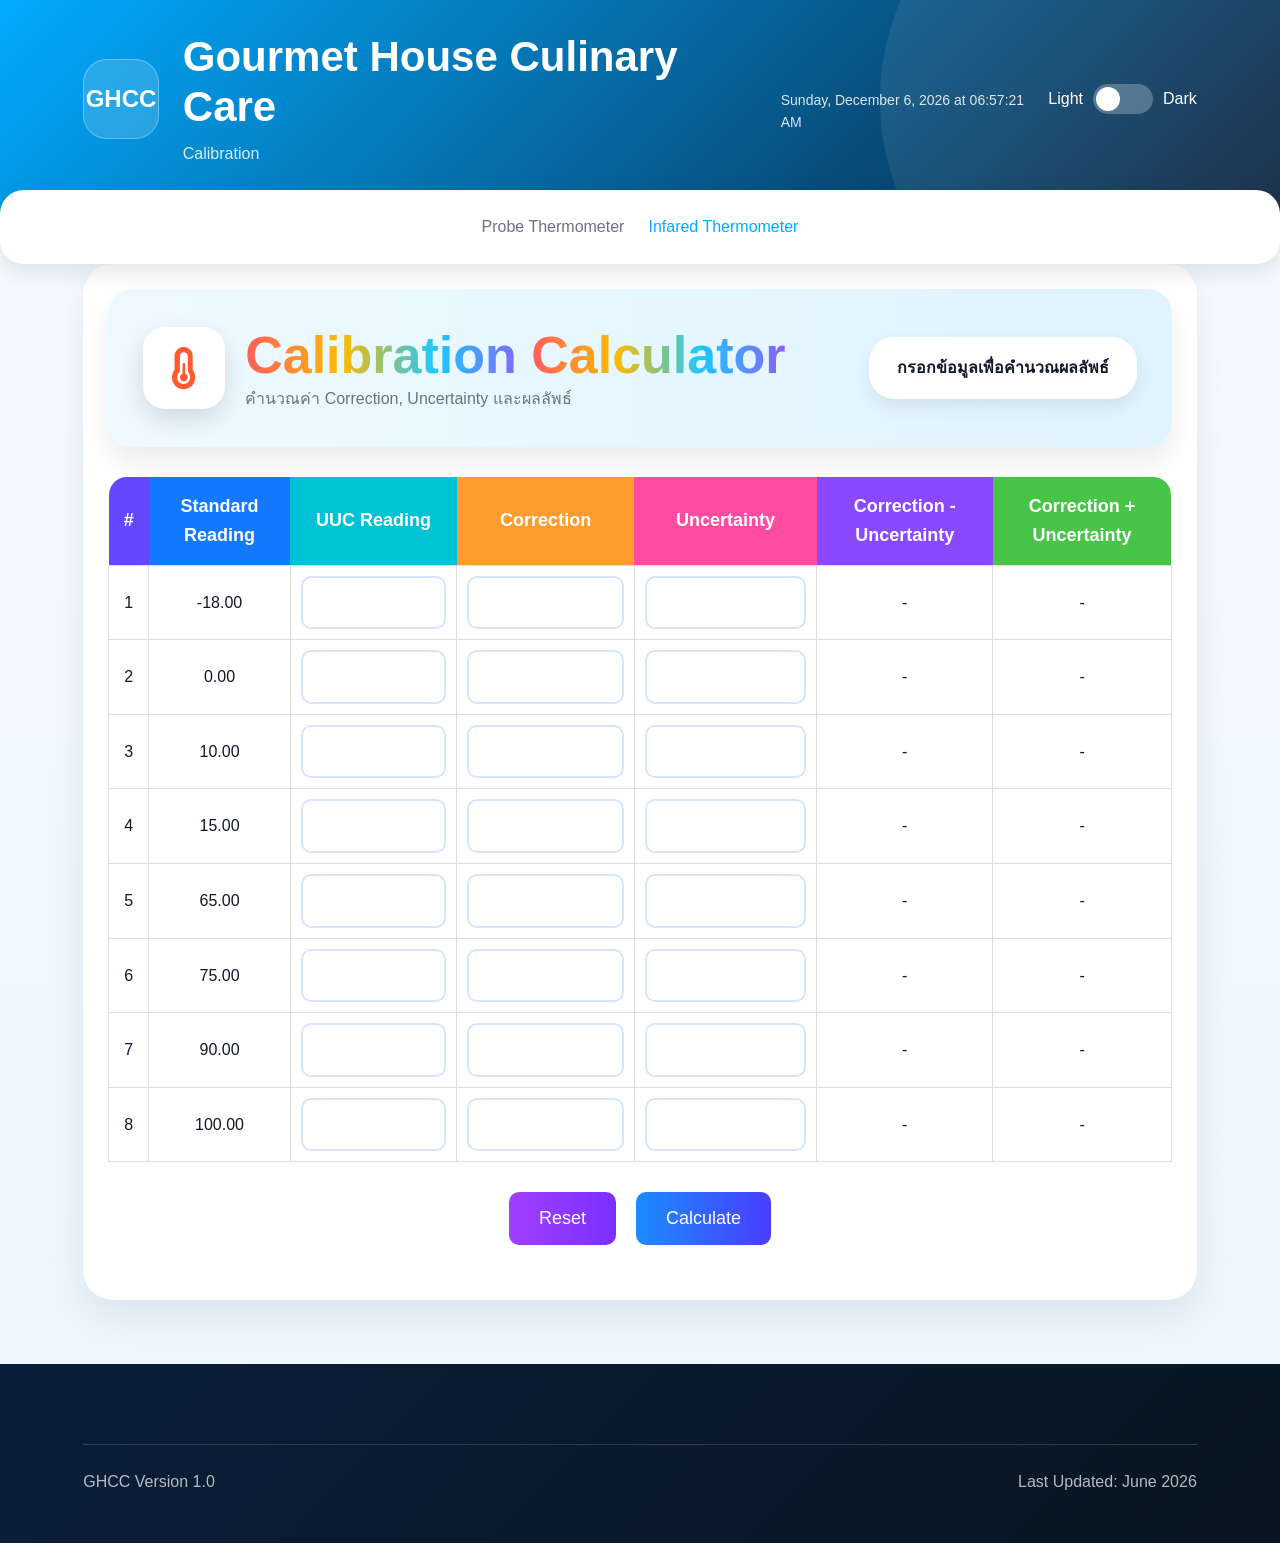
==== applicationsLab.html @ dc62d053 "Add files via upload" ====
<!DOCTYPE html>
<html lang="en">

<head>
    <meta charset="UTF-8">
    <meta name="viewport" content="width=device-width, initial-scale=1.0">
    <title>Applications - GHCC Digital Hub</title>

    <link rel="stylesheet" href="../css/variables.css">
    <link rel="stylesheet" href="../css/base.css">
    <link rel="stylesheet" href="../css/layout.css">
    <link rel="stylesheet" href="../css/components.css">
    <link rel="stylesheet" href="https://cdnjs.cloudflare.com/ajax/libs/font-awesome/6.6.0/css/all.min.css">
</head>

<body>
    
    <header id="header"></header>
    <nav id="navbar"></nav>

    <main class="container">
<div class="calculator-card">
    <section class="hero2">

    <div class="hero2-left">

        <div class="hero2-icon">
    <i class="fa-solid fa-temperature-half"></i>
    </div>

        <div>

            <h1>

<span class="blue">
Calibration
</span>

<span class="rainbow">
Calculator
</span>

</h1>

            <p>
                คำนวณค่า Correction, Uncertainty และผลลัพธ์
            </p>

        </div>

    </div>

    <div class="hero2-right">

        <div class="bubble">
            กรอกข้อมูลเพื่อคำนวณผลลัพธ์
        </div>

    </div>

</section>

    <div class="table-wrapper">

        <table class="cal-table">

            <thead>

                <tr>
                    <th>#</th>
                    <th>Standard Reading</th>
                    <th>UUC Reading</th>
                    <th>Correction</th>
                    <th>Uncertainty</th>
                    <th>Correction - Uncertainty</th>
                    <th>Correction + Uncertainty</th>
                </tr>

            </thead>

            <tbody id="tableBody"></tbody>

        </table>

    </div>

    <div class="button-group">

        <button id="resetBtn">
            Reset
        </button>

        <button id="calculateBtn">
            Calculate
        </button>

    </div>
</div>  
</main>

    <div id="branch-modal" class="modal" role="dialog" aria-modal="true" aria-labelledby="branch-title">
        <div class="modal-content">
            <h2 id="branch-title">Select Branch</h2>
            <p class="modal-subtitle">Choose your location</p>
            <div id="branch-list"></div>
            <button id="close-modal" type="button">Close</button>
        </div>
    </div>

    <footer id="footer"></footer>

    <script src="../js/component-loader.js"></script>
    <script src="../js/settings-loader.js"></script>
    <script src="../js/navigation.js"></script>
    <script src="../js/theme.js"></script>
    <script src="../js/datetime.js"></script>
    <script src="../js/system-loader.js"></script>
    <script src="../js/calibration2.js"></script>
</body>

</html>
---- css/variables.css ----
/* =========================================
   GHCC Digital Hub Design Tokens
   Version: 1.0
   ========================================= */


/* =========================================
   Light Theme
   ========================================= */

:root {

    /* ===== Brand Colors ===== */

    --color-primary: #02ABFF;
    --primary-color: var(--color-primary);
    --color-primary-dark: #007ACC;

    --color-navy: #0B1F3A;
    --color-red: #E53935;


    /* ===== Background ===== */

    --bg-main: #F7FBFF;
    --bg-secondary: #EAF6FF;

    --bg-card: #FFFFFF;


    /* ===== Text ===== */

    --text-primary: #111827;
    --text-secondary: #6B7280;

    --text-white: #FFFFFF;


    /* ===== Border ===== */

    --border-color: #E5E7EB;


    /* ===== Status Colors ===== */

    --success: #22C55E;

    --warning: #F59E0B;

    --danger: #EF4444;


    /* ===== Typography ===== */

    --font-main: "Prompt", sans-serif;


    /* Font Size */

    --font-hero: 48px;

    --font-title: 36px;

    --font-section: 24px;

    --font-card-title: 18px;

    --font-body: 16px;

    --font-small: 14px;


    /* ===== Radius ===== */

    --radius-sm: 10px;

    --radius-md: 16px;

    --radius-lg: 24px;

    --radius-round: 999px;


    /* ===== Shadow ===== */

    --shadow-sm:
        0 2px 8px rgba(0,0,0,0.08);


    --shadow-md:
        0 8px 24px rgba(0,0,0,0.10);


    --shadow-lg:
        0 15px 40px rgba(0,0,0,0.15);


    /* ===== Layout ===== */

    --container-width: 1440px;


    /* Spacing System */

    --space-xs: 4px;

    --space-sm: 8px;

    --space-md: 16px;

    --space-lg: 24px;

    --space-xl: 32px;

    --space-xxl: 48px;

    --space-xxxl: 64px;


    /* ===== Animation ===== */

    --transition-fast: 0.2s ease;

    --transition-normal: 0.3s ease;

    --transition-slow: 0.5s ease;

}


/* =========================================
   Dark Theme
   ========================================= */


body.dark {


    /* Background */

    --bg-main: #081420;

    --bg-secondary: #0F2942;


    /* Card */

    --bg-card: #15263A;


    /* Text */

    --text-primary: #FFFFFF;

    --text-secondary: #B6C2D2;


    /* Border */

    --border-color: #2A405A;


    /* Shadow */

    --shadow-sm:
        0 2px 8px rgba(0,0,0,0.40);


    --shadow-md:
        0 8px 24px rgba(0,0,0,0.50);


    --shadow-lg:
        0 15px 40px rgba(0,0,0,0.60);

}
---- css/base.css ----
/* ===================================================
   GHCC Digital Hub
   Base Foundation CSS
   Version 1.0
=================================================== */


/* ==============================
   CSS Reset
============================== */

* {
    margin: 0;
    padding: 0;
    box-sizing: border-box;
}


/* ==============================
   HTML
============================== */

html {
    scroll-behavior: smooth;
}


/* ==============================
   Body
============================== */

body {

    font-family: var(--font-main);

    font-size: var(--font-body);

    line-height: 1.6;

    color: var(--text-primary);

    background: linear-gradient(
        180deg,
        var(--bg-main),
        var(--bg-secondary)
    );

    min-height: 100vh;

    transition:
        background var(--transition-normal),
        color var(--transition-normal);

}


/* ==============================
   Typography
============================== */


h1 {
    font-size: var(--font-hero);

    font-weight: 700;

    line-height: 1.2;
}


h2 {
    font-size: var(--font-section);

    font-weight: 600;

    margin-bottom: var(--space-lg);
}


h3 {
    font-size: var(--font-card-title);

    font-weight: 500;
}


p {

    color: var(--text-secondary);

    font-size: var(--font-body);

}


/* ==============================
   Link
============================== */


a {

    color: var(--color-primary);

    text-decoration: none;

    transition: 
        color var(--transition-fast);

}


a:hover {

    color: var(--color-primary-dark);

}


/* ==============================
   List
============================== */


ul,
ol {

    list-style: none;

}


/* ==============================
   Image
============================== */


img {

    max-width: 100%;

    display: block;

}


/* ==============================
   Form Elements
============================== */


button,
input,
textarea,
select {

    font: inherit;

    outline: none;

}


/* ==============================
   Button Cursor
============================== */

button {

    cursor: pointer;

    border: none;

    background: none;

}


/* ==============================
   Container
============================== */


.container {

    width: 100%;

    max-width: var(--container-width);

    margin: 0 auto;

    padding-left: var(--space-xl);

    padding-right: var(--space-xl);

}


/* ==============================
   Section Spacing
============================== */


section {

    padding-top: var(--space-xxl);

    padding-bottom: var(--space-xxl);

}


/* ==============================
   Utility Class
============================== */


.text-center {

    text-align: center;

}


.hidden {

    display: none !important;

}


/* ==============================
   Scrollbar
============================== */


::-webkit-scrollbar {

    width: 10px;

}


::-webkit-scrollbar-track {

    background: var(--bg-secondary);

}


::-webkit-scrollbar-thumb {

    background: var(--color-primary);

    border-radius: var(--radius-round);

}


::-webkit-scrollbar-thumb:hover {

    background: var(--color-primary-dark);

}


/* ==============================
   Text Selection
============================== */


::selection {

    background: var(--color-primary);

    color: var(--text-white);

}


/* ==============================
   Smooth Fade Animation
============================== */


.fade-in {

    animation: fadeIn 0.6s ease;

}


@keyframes fadeIn {

    from {

        opacity: 0;

        transform: translateY(20px);

    }


    to {

        opacity: 1;

        transform: translateY(0);

    }

}
/* ==========================
   Page Animation
========================== */

.fade-up {

    opacity: 0;

    transform:
        translateY(20px);

    animation:
        fadeUp .5s ease forwards;

}


@keyframes fadeUp {

    to {

        opacity: 1;

        transform:
            translateY(0);

    }

}
.theme-container {

    display: flex;

    align-items: center;

    gap: 10px;

}

.table-wrapper{

overflow:auto;

margin-top:30px;

}

.cal-table{
overflow:hidden;
width:100%;
border-collapse:collapse;


}

.cal-table th{

background:#2c7be5;
color:white;
padding:15px;

}

.cal-table td{

border:1px solid #ddd;
padding:10px;
text-align:center;

}

.cal-table input{

width:95%;

padding:14px;

border-radius:15px;

border:2px solid #d6e7ff;

font-size:17px;

text-align:center;

transition:.3s;

}
.cal-table input:hover{

border-color:#57b4ff;

}
.cal-table input:focus{

border-color:#1f8cff;

box-shadow:0 0 10px rgba(30,140,255,.25);

outline:none;

}

.button-group{

display:flex;
justify-content:center;
gap:20px;
margin:30px 0;

}

button{

padding:12px 30px;
font-size:18px;
border:none;
border-radius:10px;
cursor:pointer;

}

#calculateBtn{

background:#2563eb;
color:white;

}

#resetBtn{

background:#9333ea;
color:white;

}

.danger{

color:red;
font-weight:bold;
background:#ffeaea;

}
.calibration-card{
    background:#fff;
    border-radius:18px;
    padding:30px;
    box-shadow:0 12px 30px rgba(0,0,0,.08);
    thead th:nth-child(1){
    background:#6d4aff;
}

thead th:nth-child(2){
    background:#1677ff;
}

thead th:nth-child(3){
    background:#00bcd4;
}

thead th:nth-child(4){
    background:#ff9800;
}

thead th:nth-child(5){
    background:#ff4fa3;
}

thead th:nth-child(6){
    background:#8b5cf6;
}

thead th:nth-child(7){
    background:#36b54a;
}
}
.cal-table input{

width:100%;
padding:12px;
border-radius:10px;
border:2px solid #d7e4ff;
font-size:16px;
text-align:center;
tbody tr:nth-child(even){

background:#f8fbff;

}
}
.danger{

background:#ffe5e5;
color:#d80000;
font-weight:bold;

}
.note-card{

margin-top:25px;
padding:20px;
border-left:6px solid #1677ff;
background:#f5faff;
border-radius:12px;

}
.danger{
    background:#ffe6e6;
    color:#d60000;
    font-weight:700;
}
.cal-table input{
    text-align:center;
    font-size:16px;
    font-weight:500;
}

.hero2{

display:flex;
justify-content:space-between;
align-items:center;

padding:35px;

border-radius:25px;

background:linear-gradient(90deg,#dff2ff,#eef8ff);

margin-bottom:30px;

box-shadow:0 15px 30px rgba(0,0,0,.08);

}

.hero2 h1{

font-size:52px;
font-weight:800;

}

.hero2 span{

background:linear-gradient(90deg,#ff5e5e,#ffbb00,#1ac9ff,#8f5cff);

-webkit-background-clip:text;
-webkit-text-fill-color:transparent;

}

.hero2-icon{

width:90px;
height:90px;

background:white;

border-radius:25px;

display:flex;
justify-content:center;
align-items:center;

font-size:45px;

margin-right:20px;

box-shadow:0 10px 20px rgba(0,0,0,.1);

}

.hero2-left{

display:flex;
align-items:center;

}

.bubble{

background:white;
padding:20px;
border-radius:25px;

font-weight:600;

}
thead th:nth-child(1){

background:#6547ff;

}

thead th:nth-child(2){

background:#1579ff;

}

thead th:nth-child(3){

background:#00c2d5;

}

thead th:nth-child(4){

background:#ff9b2f;

}

thead th:nth-child(5){

background:#ff4ca0;

}

thead th:nth-child(6){

background:#8b49ff;

}

thead th:nth-child(7){

background:#48c548;

}
thead th{

color:white;

padding:18px;

font-size:18px;

}
.calculator-card{

background:white;

border-radius:30px;

padding:25px;

box-shadow:0 15px 40px rgba(0,0,0,.08);

}
.hero2-icon{

    width:82px;
    height:82px;

    background:white;

    border-radius:22px;

    display:flex;
    justify-content:center;
    align-items:center;

    font-size:42px;

    color:#ff5b2e;

    box-shadow:0 10px 25px rgba(0,0,0,.12);

}
.blue{

color:#1b2b75;

}

.rainbow{

background:linear-gradient(
90deg,
#ff5e3a,
#ffb300,
#00c9ff,
#8a54ff
);

-webkit-background-clip:text;
-webkit-text-fill-color:transparent;

}
.hero2{


background:linear-gradient(90deg,#eef9ff,#dff4ff);



}
.bubble{

background:white;

padding:18px 28px;

border-radius:25px;

font-weight:700;

box-shadow:0 8px 18px rgba(0,0,0,.08);

}
thead th:first-child{

border-top-left-radius:18px;

}

thead th:last-child{

border-top-right-radius:18px;

}
tbody tr{

transition:.25s;

}

tbody tr:hover{

background:#f4fbff;

}
#calculateBtn{

background:

linear-gradient(
90deg,
#1c8cff,
#4a3dff
);

}
#resetBtn{

background:

linear-gradient(
90deg,
#a13fff,
#7b2fff
);

}
#resetBtn{

background:

linear-gradient(
90deg,
#a13fff,
#7b2fff
);

}
.danger{

background:#ffe8e8;

color:#d40000;

}
---- css/layout.css ----
/* =========================================
   GHCC Digital Hub
   Layout System
   Version 1.0
========================================= */


/* =========================================
   HERO HEADER
========================================= */

.hero {

    background:
        linear-gradient(
            135deg,
            var(--color-primary),
            var(--color-navy)
        );

    color: var(--text-white);

    min-height: 220px;
    padding: 2rem 0 4rem;

    display: flex;

    align-items: center;

    position: relative;

    overflow: hidden;

}


/* Background Effect */

.hero::before {

    content: "";

    position: absolute;

    width: 500px;

    height: 500px;

    background:
        rgba(255,255,255,0.08);

    border-radius: 50%;

    top: -150px;

    right: -100px;

}


.hero-content {

    position: relative;

    z-index: 2;

}


.hero-subtitle {

    color: rgba(255,255,255,0.85);

    margin-top: var(--space-sm);

}


.datetime {

    margin-top: var(--space-lg);

    font-size: var(--font-small);

    opacity: 0.85;

}


/* =========================================
   NAVIGATION
========================================= */


.navigation {

    background: var(--bg-card);

    margin-top: -40px;

    border-radius: var(--radius-lg);

    box-shadow: var(--shadow-md);

    position: relative;

    z-index: 10;

}


.nav-menu {

    display: flex;

    justify-content: center;

    gap: var(--space-lg);

    padding: var(--space-lg);

}


.nav-link {

    color: var(--text-secondary);

    font-weight: 500;

}


.nav-link:hover {

    color: var(--color-primary);

}


.nav-link.active {

    color: var(--color-primary);

}


/* =========================================
   PAGE HEADER
========================================= */


.page-header {

    text-align: center;

    margin-bottom: var(--space-xl);

}


/* =========================================
   GRID SYSTEM
========================================= */


.grid {

    display: grid;

    grid-template-columns:
        repeat(4, 1fr);

    gap: var(--space-lg);

}


/* Most Used */

.quick-grid {

    display: grid;

    grid-template-columns:
        repeat(5, 1fr);

    gap: var(--space-lg);

}


/* =========================================
   INFORMATION SECTION
========================================= */


.info-grid {

    display: grid;

    grid-template-columns:
        repeat(3, 1fr);

    gap: var(--space-lg);

}


/* =========================================
   SECTION HEADER
========================================= */


.section-header {

    display: flex;

    justify-content: space-between;

    align-items: center;

    margin-bottom: var(--space-lg);

}


/* =========================================
   FOOTER
========================================= */


.footer {

    margin-top: var(--space-xxxl);

    background:
        var(--color-navy);

    color: var(--text-white);

    text-align: center;

    padding:
        var(--space-xl);

}


.footer p {

    color:
        rgba(255,255,255,0.7);

}


/* =========================================
   RESPONSIVE
========================================= */


/* Tablet */

@media (max-width: 1024px) {


    .grid {

        grid-template-columns:
            repeat(3, 1fr);

    }


    .quick-grid {

        grid-template-columns:
            repeat(3, 1fr);

    }


    .info-grid {

        grid-template-columns: 1fr;

    }


    .hero {

        min-height: 300px;

    }


}


/* Mobile */

@media (max-width: 768px) {


    .hero {

        min-height: 250px;

        text-align: center;

    }


    .navigation {

        margin-top: -20px;

    }


    .nav-menu {

        flex-wrap: wrap;

        gap: var(--space-md);

    }


    .grid,
    .quick-grid {

        grid-template-columns: 1fr;

    }


    .section-header {

        flex-direction: column;

        gap: var(--space-sm);

    }


}
/* =============================
   HEADER TOP
============================= */

.header-top {

    display: flex;

    justify-content: space-between;

    align-items: center;

    gap: var(--space-xl);

}


.brand {

    display: flex;

    align-items: center;

    gap: var(--space-lg);

}


.logo-box {

    width: 80px;

    height: 80px;

    border-radius: var(--radius-lg);

    background: rgba(255,255,255,.15);

    backdrop-filter: blur(10px);

    display: flex;

    align-items: center;

    justify-content: center;

    font-weight: 700;

    font-size: 24px;

    color: white;

    border: 1px solid rgba(255,255,255,.3);

}


.brand-text h1 {

    color: white;

    font-size: 42px;

}


.header-action {

    display: flex;

    align-items: center;

    gap: var(--space-lg);

}
@media (max-width:768px) {


.header-top {

    flex-direction: column;

    text-align: center;

}


.brand {

    flex-direction: column;

}


.header-action {

    flex-direction: column;

}

}

/* ===============================
   FOOTER COMPONENT
================================ */

.footer {

    margin-top: var(--space-xxxl);

    background:
        linear-gradient(
            135deg,
            var(--color-navy),
            #081420
        );

    color: var(--text-white);

    padding:
        var(--space-xxl) 0;
}


.footer-grid {

    display: grid;

    grid-template-columns:
        repeat(3, 1fr);

    gap: var(--space-xl);

}


.footer-section h3 {

    color: white;

    margin-bottom: var(--space-md);

}


.footer-section p,
.footer-section a {

    color:
        rgba(255,255,255,.7);

    margin-bottom: var(--space-sm);

}


.footer-section a:hover {

    color:
        var(--color-primary);

}


.footer-bottom {

    margin-top:
        var(--space-xl);

    padding-top:
        var(--space-lg);

    border-top:
        1px solid rgba(255,255,255,.15);

    display: flex;

    justify-content:
        space-between;

    flex-wrap: wrap;

    gap: var(--space-md);

}
@media (max-width: 768px) {

    .footer-grid {

        grid-template-columns: 1fr;

        text-align: center;

    }


    .footer-bottom {

        flex-direction: column;

        text-align: center;

    }

}
@media (max-width: 768px) {

    .hero {
        min-height: 160px;
        padding: 1.5rem 0 3rem;
    }

}
section {

    margin-bottom: 3rem;

}


.container {

    width: min(1400px, 92%);

    margin-inline: auto;

}
.nav-link {

    position: relative;

    overflow: hidden;

}


.nav-link::before {

    content: "";

    position: absolute;

    bottom: 0;

    left: 50%;

    width: 0;

    height: 3px;

    background:
        var(--color-primary);

    transition:
        .3s;

}


.nav-link:hover::before {

    width: 80%;

    left: 10%;

}
---- css/components.css ----
/* ==========================================
   GHCC Digital Hub
   Component System
   Version 1.0
========================================== */


/* ==========================================
   BUTTON SYSTEM
========================================== */

.btn {

    display: inline-flex;

    align-items: center;

    justify-content: center;

    gap: var(--space-sm);

    padding: 12px 24px;

    border-radius: var(--radius-round);

    font-weight: 500;

    transition: var(--transition-normal);

}


.btn-primary {

    background: var(--color-primary);

    color: var(--text-white);

}


.btn-primary:hover {

    background: var(--color-primary-dark);

    transform: translateY(-2px);

}


.btn-outline {

    border: 1px solid var(--border-color);

    color: var(--text-primary);

}


.btn-outline:hover {

    background: var(--bg-secondary);

}


/* ==========================================
   SEARCH BOX
========================================== */


.search-container {

    margin-top: -40px;

    position: relative;

    z-index: 20;

}


.search-box {

    background: var(--bg-card);

    border-radius: var(--radius-round);

    box-shadow: var(--shadow-lg);

    display: flex;

    align-items: center;

    overflow: hidden;

}


.search-input {

    flex: 1;

    padding: 20px 28px;

    border: none;

    background: transparent;

    color: var(--text-primary);

}


.search-input::placeholder {

    color: var(--text-secondary);

}


.search-button {

    background: var(--color-primary);

    color: white;

    width: 70px;

    height: 70px;

}


/* ==========================================
   SYSTEM CARD
========================================== */


.system-card {

    background: var(--bg-card);

    border-radius: var(--radius-lg);

    padding: var(--space-xl);

    box-shadow: var(--shadow-md);

    border: 2px solid transparent;

    transition: var(--transition-normal);

    cursor: pointer;

}


.system-card:hover {

    transform: translateY(-8px);

    border-color: var(--color-primary);

    box-shadow: var(--shadow-lg);

}


/* Icon */

.system-icon {

    width: 60px;

    height: 60px;

    border-radius: var(--radius-md);

    background: linear-gradient(
        135deg,
        var(--color-primary),
        var(--color-primary-dark)
    );

    color: white;

    display: flex;

    justify-content: center;

    align-items: center;

    font-size: 28px;

    margin-bottom: var(--space-lg);

}


.system-card h3 {

    color: var(--text-primary);

    margin-bottom: var(--space-sm);

}


.system-card p {

    margin-bottom: var(--space-lg);

}


.system-link {

    font-weight: 600;

}


/* ==========================================
   CATEGORY FILTER
========================================== */


.filter-group {

    display: flex;

    gap: var(--space-md);

    flex-wrap: wrap;

    margin-bottom: var(--space-xl);

}


.filter-btn {

    padding: 10px 20px;

    border-radius: var(--radius-round);

    border: 1px solid var(--border-color);

    background: var(--bg-card);

    color: var(--text-secondary);

    transition: var(--transition-normal);

}


.filter-btn:hover {

    background: var(--color-primary);

    color: white;

}


.filter-btn.active {

    background: var(--color-primary);

    color: white;

}


/* ==========================================
   ANNOUNCEMENT CARD
========================================== */


.announcement-item {

    padding: var(--space-md);

    border-bottom: 1px solid var(--border-color);

}


.announcement-item:last-child {

    border-bottom: none;

}


.announcement-date {

    font-size: var(--font-small);

}


/* ==========================================
   STATUS BADGE
========================================== */


.status {

    display: inline-flex;

    align-items: center;

    gap: var(--space-sm);

    padding: 8px 16px;

    border-radius: var(--radius-round);

    font-weight: 500;

}


.status.online {

    background: rgba(34,197,94,.15);

    color: var(--success);

}


.status.warning {

    background: rgba(245,158,11,.15);

    color: var(--warning);

}


.status.offline {

    background: rgba(239,68,68,.15);

    color: var(--danger);

}


/* ==========================================
   INFORMATION PANEL
========================================== */


.info-card {

    background: var(--bg-card);

    padding: var(--space-xl);

    border-radius: var(--radius-lg);

    box-shadow: var(--shadow-md);

}


/* ==========================================
   GLASS EFFECT
========================================== */


.glass {

    background: rgba(255,255,255,0.15);

    backdrop-filter: blur(10px);

    border: 1px solid rgba(255,255,255,.2);

}


/* ==========================================
   DARK MODE TOGGLE
========================================== */


.theme-toggle {

    width: 55px;

    height: 30px;

    background: rgba(255,255,255,.25);

    border-radius: var(--radius-round);

    position: relative;

}


.theme-toggle::after {

    content: "";

    width: 24px;

    height: 24px;

    background: white;

    border-radius: 50%;

    position: absolute;

    top: 3px;
    left: 3px;

    transition: var(--transition-normal);

}


body.dark .theme-toggle::after {

    transform: translateX(25px);

}


/* ==========================================
   LOADING ANIMATION
========================================== */


.loading {

    animation: pulse 1.5s infinite;

}


@keyframes pulse {

    0% {

        opacity: 1;

    }

    50% {

        opacity: .5;

    }

    100% {

        opacity: 1;

    }

}


/* ==========================================
   MOBILE RESPONSIVE
========================================== */


@media (max-width: 768px) {


    .search-container {

        margin-top: -20px;

    }


    .search-input {

        padding: 16px;

    }


    .search-button {

        width: 55px;

        height: 55px;

    }


    .system-card {

        padding: var(--space-lg);

    }


    .system-icon {

        width: 50px;

        height: 50px;

        font-size: 24px;

    }

}
.search-box {
    display: flex;
    max-width: 700px;
    margin: 0 auto;
    background: white;
    border-radius: 50px;
    overflow: hidden;
    background: rgba(255,255,255,.7);

    backdrop-filter: blur(20px);

    border-radius: 30px;

    box-shadow:
        0 10px 30px rgba(0,0,0,.08);

    transition: .3s;

}
.search-box input {
    flex: 1;
    border: none;
    outline: none;
    padding: 18px 25px;
    font-size: 1rem;
    background: transparent;
}
.search-box button {
    width: 70px;
    border: none;
    background: var(--primary-color);
    color: rgb(14, 156, 216);
    cursor: pointer;
    font-size: 1.2rem;
}

.search-box:focus-within {

    transform: translateY(-3px);

    box-shadow:
        0 15px 35px rgba(2,171,255,.25);

}


.search-input {

    font-size: 18px;

    padding: 20px 25px;

}


.search-button {

    width: 80px;

    border-radius: 0 30px 30px 0;

    font-size: 20px;

    background: var(--color-primary);

    color: white;

}
.system-card {

    transition:
        transform .3s,
        box-shadow .3s;

}


.system-card:hover {

    transform:
        translateY(-8px);

    box-shadow:
        0 20px 40px rgba(0,0,0,.15);

}
/* =============================
   Skeleton Loading
============================= */

.skeleton {

    position: relative;

    overflow: hidden;

    background: #e5e7eb;

    border-radius: var(--radius-lg);

    min-height: 120px;

}


.skeleton::after {

    content: "";

    position: absolute;

    inset: 0;

    transform: translateX(-100%);

    background:
        linear-gradient(
            90deg,
            transparent,
            rgba(255,255,255,.7),
            transparent
        );

    animation:
        shimmer 1.5s infinite;

}


@keyframes shimmer {

    100% {
        transform: translateX(100%);
    }

}
.system-card {

    cursor: pointer;

    transition:
        .3s ease;

}


.system-card:hover {

    transform:
        translateY(-10px);

    box-shadow:
        0 25px 50px rgba(0,0,0,.15);

}


.system-icon {

    transition:
        transform .3s ease;

}


.system-card:hover .system-icon {

    transform:
        scale(1.15)
        rotate(5deg);

}
.status {

    display: inline-flex;

    align-items: center;

    padding: 6px 14px;

    border-radius: 999px;

    font-size: 14px;

    font-weight: 600;

}


.status.online {

    background:
        #dcfce7;

    color:
        #166534;

}


.status.maintenance {

    background:
        #fef3c7;

    color:
        #92400e;

}


.status.offline {

    background:
        #fee2e2;

    color:
        #991b1b;

}
.empty-state {

    width: 100%;

    text-align: center;

    padding: 25px 40px;

    background: white;

    border-radius: var(--radius-xl);

    box-shadow:
        var(--shadow-md);

}


.empty-state h3 {

    margin-top: 8px;

    font-size: 20px;

}


.empty-state p {

    color:
        var(--text-secondary);
        font-size: 15px;

}
.grid {

    display: grid;

    grid-template-columns:
        repeat(
            auto-fill,
            minmax(250px,1fr)
        );

    gap: 24px;

}
/* ========================================
   Applications Page
======================================== */


/* Page Hero */

.page-hero {

    padding: 40px 0 20px;

}


.page-hero h1 {

    font-size: 2rem;

    font-weight: 800;

    color: var(--text-primary);

    margin-bottom: 10px;

}


.page-hero p {

    color: var(--text-secondary);

    font-size: 1rem;

}



/* ========================================
   Search Area
======================================== */


.application-search {

    margin-bottom: 30px;

}


.application-search .search-box {

    background: white;

    height: 80px;

    border-radius: 50px;

    display: flex;

    overflow: hidden;

    box-shadow: var(--shadow-md);

}


.application-search input {

    flex: 1;

    border: none;

    padding: 0 35px;

    font-size: 1.1rem;

    outline: none;

}


.application-search button {

    width: 110px;

    border: none;

    background: var(--primary-color);

    color: white;

    font-size: 1.4rem;

    cursor: pointer;

    transition: 0.3s;

}


.application-search button:hover {

    filter: brightness(90%);

}



/* ========================================
   Category Filter
======================================== */


.category-filter {

    margin-bottom: 30px;

}


.category-filter .container {

    display: flex;

    gap: 15px;

    flex-wrap: wrap;

}


.filter-btn {

    border: none;

    background: white;

    padding: 12px 25px;

    border-radius: 999px;

    cursor: pointer;

    font-weight: 600;

    color: var(--text-secondary);

    box-shadow: var(--shadow-sm);

    transition: 0.3s;

}


.filter-btn:hover {

    transform: translateY(-2px);

    box-shadow: var(--shadow-md);

}


.filter-btn.active {

    background: var(--primary-color);

    color: white;

}



/* ========================================
   Application Information
======================================== */


.application-info {

    margin-bottom: 20px;

}


.application-info h3 {

    font-size: 1rem;

    color: var(--text-secondary);

    font-weight: 600;

}



/* ========================================
   Applications Grid
======================================== */


.application-grid {

    display: grid;

    grid-template-columns:
        repeat(
            auto-fill,
            minmax(280px, 1fr)
        );

    gap: 25px;

    margin-bottom: 70px;

}



/* ========================================
   Empty State
======================================== */


.application-empty {

    background: white;

    border-radius: var(--radius-xl);

    box-shadow: var(--shadow-md);

    padding: 50px;

    text-align: center;

    color: var(--text-secondary);

}



/* ========================================
   Responsive
======================================== */


@media (max-width: 768px) {


    .page-hero h1 {

        font-size: 1.6rem;

    }


    .application-search .search-box {

        height: 65px;

    }


    .application-search input {

        padding: 0 20px;

    }


    .application-search button {

        width: 80px;

    }


    .filter-btn {

        padding: 10px 18px;

        font-size: 0.9rem;

    }


    #application-grid {

        grid-template-columns: 1fr;

    }

}
/* ========================================
   Application Card
======================================== */

.application-card {

    background: white;

    border-radius: var(--radius-xl);

    padding: 30px;

    text-align: center;

    box-shadow: var(--shadow-md);

    transition:
        transform .3s ease,
        box-shadow .3s ease;

    display: flex;

    flex-direction: column;

    min-height: 10px;

}


.application-card:hover {

    transform: translateY(-8px);

    box-shadow: var(--shadow-lg);

}


/* Icon */

.application-icon {

    font-size: 3rem;

    margin-bottom: 20px;

}


/* Title */

.application-title {

    font-size: 1.25rem;

    font-weight: 700;

    color: var(--text-primary);

    margin-bottom: 10px;

}


/* Description */

.application-description {

    color: var(--text-secondary);

    line-height: 1.5;

    margin-bottom: 25px;

}


/* Category Badge */

.application-category {

    display: inline-block;

    margin: auto auto 20px;

    background: rgba(2,171,255,.12);

    color: var(--primary-color);

    padding: 8px 16px;

    border-radius: 999px;

    font-size: .9rem;

    font-weight: 600;

}


/* Open Button */

.application-link {

    margin-top: auto;

    text-decoration: none;

    background: linear-gradient(
        135deg,
        #02ABFF,
        #0066FF
    );

    color: white;

    padding: 12px 20px;

    border-radius: var(--radius-lg);

    font-weight: 600;

    transition: .3s;

}


.application-link:hover {

    transform: scale(1.03);

    opacity: .9;

}
/* ========================
   Application Empty State
======================== */

.application-empty {

    grid-column: 1 / -1;

    text-align: center;

    padding: 60px 30px;

    background: white;

    border-radius: var(--radius-xl);

    box-shadow: var(--shadow-md);

}


.application-empty-icon {

    font-size: 3rem;

}


.application-empty h3 {

    margin: 15px 0 8px;

}


.application-empty p {

    color: var(--text-secondary);

}
/* ========================================
   Multi Branch
======================================== */

.branch-count {

    color: #555;

    font-size: 0.9rem;

    font-weight: 600;

    margin-bottom: 18px;

}
/* ====================================
   Branch Modal
==================================== */

.modal {

    display: none;

    position: fixed;

    inset: 0;

    background: rgba(0,0,0,0.45);

    backdrop-filter: blur(5px);

    justify-content: center;

    align-items: center;

    z-index: 9999;

}


.modal.show {

    display: flex;

}


.modal-content {

    width: 420px;

    background: white;

    border-radius: 28px;

    padding: 35px;

    box-shadow: 0 25px 50px rgba(0,0,0,.25);

    animation: modalFade .25s ease;
}


@keyframes modalFade {

    from {

        opacity: 0;

        transform: translateY(20px);

    }

    to {

        opacity: 1;

        transform: translateY(0);

    }
}


#branch-title {

    font-size: 1.8rem;

    margin-bottom: 10px;

}


.modal-subtitle {

    color: #666;

    margin-bottom: 25px;

}


.branch-item {

    display: flex;

    justify-content: space-between;

    align-items: center;

    background: #f4f7fb;

    padding: 16px 20px;

    margin-bottom: 12px;

    border-radius: 16px;

    cursor: pointer;

    transition: .25s;
}


.branch-item:hover {

    background: #0ea5ff;

    color: white;

    transform: translateX(8px);

}


#close-modal {

    width: 100%;

    margin-top: 20px;

    border: none;

    background: #e5e7eb;

    padding: 14px;

    border-radius: 14px;

    cursor: pointer;

    font-weight: 600;
}


#close-modal:hover {

    background: #d1d5db;

}
/* ==========================
   Last Used Branch
========================== */

.last-branch {

    margin-bottom: 16px;

    padding: 10px 16px;

    background: rgba(2,171,255,.1);

    color: var(--primary-color);

    border-radius: 999px;

    font-size: .9rem;

    font-weight: 700;

}


/* Branch Modal Group */

.branch-group-title {

    margin: 20px 0 10px;

    font-weight: 700;

    color: var(--text-secondary);

}


/* Better Branch Hover */

.branch-item {

    transition:
        transform .25s,
        background .25s;
}


.branch-item:hover {

    transform: translateX(10px);

}
/* =========================
   Change Branch Button
========================= */

.change-branch-btn {

    margin-top: 12px;

    width: 100%;

    background: transparent;

    border: none;

    color: var(--primary-color);

    cursor: pointer;

    font-weight: 600;

    transition: .25s;
}


.change-branch-btn:hover {

    opacity: .75;

}
/* ==========================
   Branch Modal UX
========================== */

.last-used-branch {

    margin-bottom: 20px;

}


.last-used-branch strong {

    display: block;

    margin-bottom: 10px;

    color: var(--primary-color);

}


.reset-branch-btn {

    width: 100%;

    margin: 15px 0;

    padding: 12px;

    border: none;

    background: #ffeeee;

    color: #cc0000;

    border-radius: 14px;

    cursor: pointer;

    font-weight: 700;

    transition: .3s;

}


.reset-branch-btn:hover {

    background: #ffdddd;

}
/* ========================================
   Announcement Center
======================================== */

#announcement-container {

    display: grid;

    grid-template-columns:
        repeat(
            auto-fill,
            minmax(320px, 1fr)
        );

    gap: 24px;

}
/* ========================================
   Announcement Card
======================================== */

.announcement-card {

    background: white;

    border-radius: var(--radius-xl);

    padding: 28px;

    box-shadow: var(--shadow-md);

    transition:
        transform .3s ease,
        box-shadow .3s ease;

    display: flex;

    flex-direction: column;

    min-height: 280px;

}


.announcement-card:hover {

    transform: translateY(-8px);

    box-shadow: var(--shadow-lg);

}
.priority-badge {

    display: inline-block;

    padding: 8px 16px;

    border-radius: 999px;

    font-size: .85rem;

    font-weight: 700;

    margin-bottom: 18px;

}
.priority-critical {

    background: #ffe5e5;

    color: #d60000;

}
.priority-important {

    background: #fff4d6;

    color: #cc8800;

}
.priority-general {

    background: #e8f3ff;

    color: #0077ff;

}
.announcement-title {

    font-size: 1.2rem;

    font-weight: 700;

    color: var(--text-primary);

    margin-bottom: 12px;

}


.announcement-description {

    color: var(--text-secondary);

    line-height: 1.6;

    margin-bottom: 20px;

    flex-grow: 1;

}
.announcement-category {

    display: inline-block;

    background: rgba(2,171,255,.1);

    color: var(--primary-color);

    padding: 6px 14px;

    border-radius: 999px;

    font-size: .85rem;

    font-weight: 600;

    margin-bottom: 18px;

}
.announcement-meta {

    border-top: 1px solid #eef2f7;

    padding-top: 16px;

    margin-top: auto;

    font-size: .9rem;

    color: var(--text-secondary);

}


.announcement-author {

    margin-bottom: 6px;

}
.announcement-link {

    margin-top: 16px;

    text-decoration: none;

    color: var(--primary-color);

    font-weight: 700;

    transition: .3s;

}


.announcement-link:hover {

    opacity: .7;

}
/* ========================================
   Announcement Empty State
======================================== */

.announcement-empty {

    grid-column: 1 / -1;

    background: white;

    border-radius: var(--radius-xl);

    padding: 60px 30px;

    text-align: center;

    box-shadow: var(--shadow-md);

}


.announcement-empty-icon {

    font-size: 3rem;

    margin-bottom: 15px;

}


.announcement-empty h3 {

    margin-bottom: 10px;

}


.announcement-empty p {

    color: var(--text-secondary);

}
@media (max-width: 768px) {




    .announcement-card {

        min-height: auto;

    }

}
/* ========================================
   Announcement Search
======================================== */

.announcement-search {
    margin-bottom: 1px;
}


.announcement-search .search-box {

    max-width: 900px;
    height: 70px;
    margin: 0 auto;

    background: white;

    border-radius: 40px;

    box-shadow: var(--shadow-md);

}


.announcement-search input {

    flex: 1;

    border: none;

    padding: 0 30px;

    font-size: 1rem;

    outline: none;

}


.announcement-search button {

    width: 80px;

    border: none;

    background: var(--color-primary);

    color: white;

    font-size: 1.3rem;

    cursor: pointer;

}
.announcement-filter {

    margin-bottom: 2px;

}


.announcement-filter .container {

    display: flex;

    gap: 15px;

    flex-wrap: wrap;

}
.priority-filter {

    margin-bottom: 2px;

}


.priority-filter .container {

    display: flex;

    gap: 15px;

    flex-wrap: wrap;

    align-items: center;

}
.announcement-info {

    margin-bottom: 3px;
    text-align: center;

}


#announcement-count {

    display: inline-block;

    background: white;

    padding: 12px 25px;

    border-radius: 30px;

    box-shadow: var(--shadow-sm);

    color: var(--text-primary);

    font-size: 1rem;

    font-weight: 700;

}
.announcement-section {

    margin-bottom: 80px;

}
.announcement-list {
    display:grid;
}
.announcement-filter .container,
.priority-filter .container {

    display: flex;

    justify-content: center;

    align-items: center;

    gap: 12px;

    flex-wrap: wrap;
}

/* ========================================
   Modern Polish Overrides
======================================== */

.search-box,
.application-search .search-box,
.announcement-search .search-box,
.application-card,
.announcement-card,
.application-empty,
.announcement-empty,
.empty-state,
.modal-content,
#announcement-count {
    background: var(--bg-card);
}

.filter-btn,
.priority-btn {
    border: none;
    background: var(--bg-card);
    color: var(--text-secondary);
    padding: 12px 25px;
    border-radius: 999px;
    cursor: pointer;
    font-weight: 600;
    box-shadow: var(--shadow-sm);
    transition: 0.3s;
}

.filter-btn:hover,
.priority-btn:hover {
    transform: translateY(-2px);
    box-shadow: var(--shadow-md);
}

.filter-btn.active,
.priority-btn.active {
    background: var(--color-primary);
    color: white;
}

.application-icon {
    width: 64px;
    height: 64px;
    margin: 0 auto 20px;
    border-radius: 18px;
    background: rgba(2,171,255,.12);
    color: var(--color-primary);
    display: grid;
    place-items: center;
    font-size: .95rem;
    font-weight: 800;
}

.branch-item {
    width: 100%;
    border: none;
    color: var(--text-primary);
}

.announcement-details {
    margin-top: 16px;
    color: var(--text-secondary);
}

.announcement-details summary {
    color: var(--color-primary);
    cursor: pointer;
    font-weight: 700;
}

.support-grid,
.about-content {
    display: grid;
    grid-template-columns: repeat(auto-fit, minmax(260px, 1fr));
    gap: var(--space-lg);
}

body.dark .search-box input,
body.dark .application-search input,
body.dark .announcement-search input {
    color: var(--text-primary);
}

@media (max-width: 768px) {
    .modal-content {
        width: min(92vw, 420px);
        padding: 24px;
    }
}
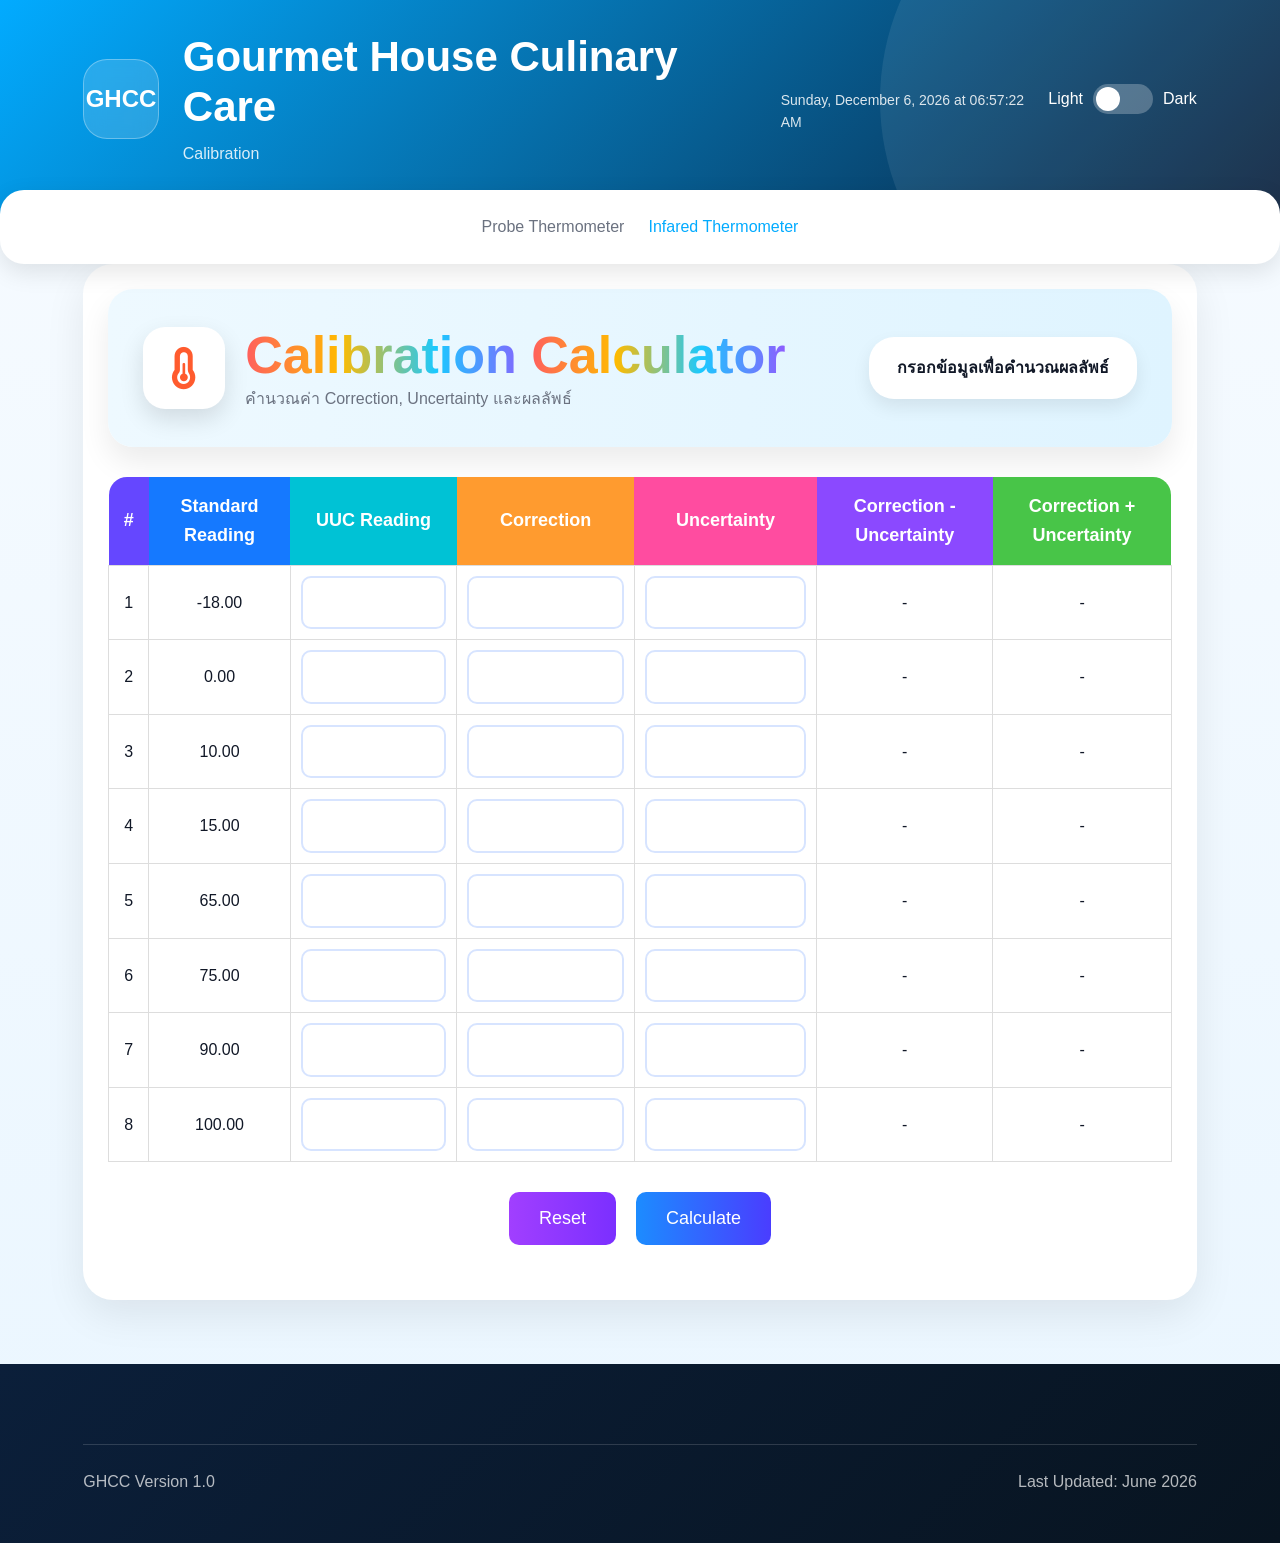
==== commit 74e285ea: "Add files via upload" ====
--- a/applicationsLab.html
+++ b/applicationsLab.html
@@ -6,10 +6,10 @@
     <meta name="viewport" content="width=device-width, initial-scale=1.0">
     <title>Applications - GHCC Digital Hub</title>
 
-    <link rel="stylesheet" href="../css/variables.css">
-    <link rel="stylesheet" href="../css/base.css">
-    <link rel="stylesheet" href="../css/layout.css">
-    <link rel="stylesheet" href="../css/components.css">
+    <link rel="stylesheet" href="css/variables.css">
+    <link rel="stylesheet" href="css/base.css">
+    <link rel="stylesheet" href="css/layout.css">
+    <link rel="stylesheet" href="css/components.css">
     <link rel="stylesheet" href="https://cdnjs.cloudflare.com/ajax/libs/font-awesome/6.6.0/css/all.min.css">
 </head>
 
@@ -109,13 +109,13 @@
 
     <footer id="footer"></footer>
 
-    <script src="../js/component-loader.js"></script>
-    <script src="../js/settings-loader.js"></script>
-    <script src="../js/navigation.js"></script>
-    <script src="../js/theme.js"></script>
-    <script src="../js/datetime.js"></script>
-    <script src="../js/system-loader.js"></script>
-    <script src="../js/calibration2.js"></script>
+    <script src="js/component-loader.js"></script>
+    <script src="js/settings-loader.js"></script>
+    <script src="js/navigation.js"></script>
+    <script src="js/theme.js"></script>
+    <script src="js/datetime.js"></script>
+    <script src="js/system-loader.js"></script>
+    <script src="js/calibration2.js"></script>
 </body>
 
 </html>
